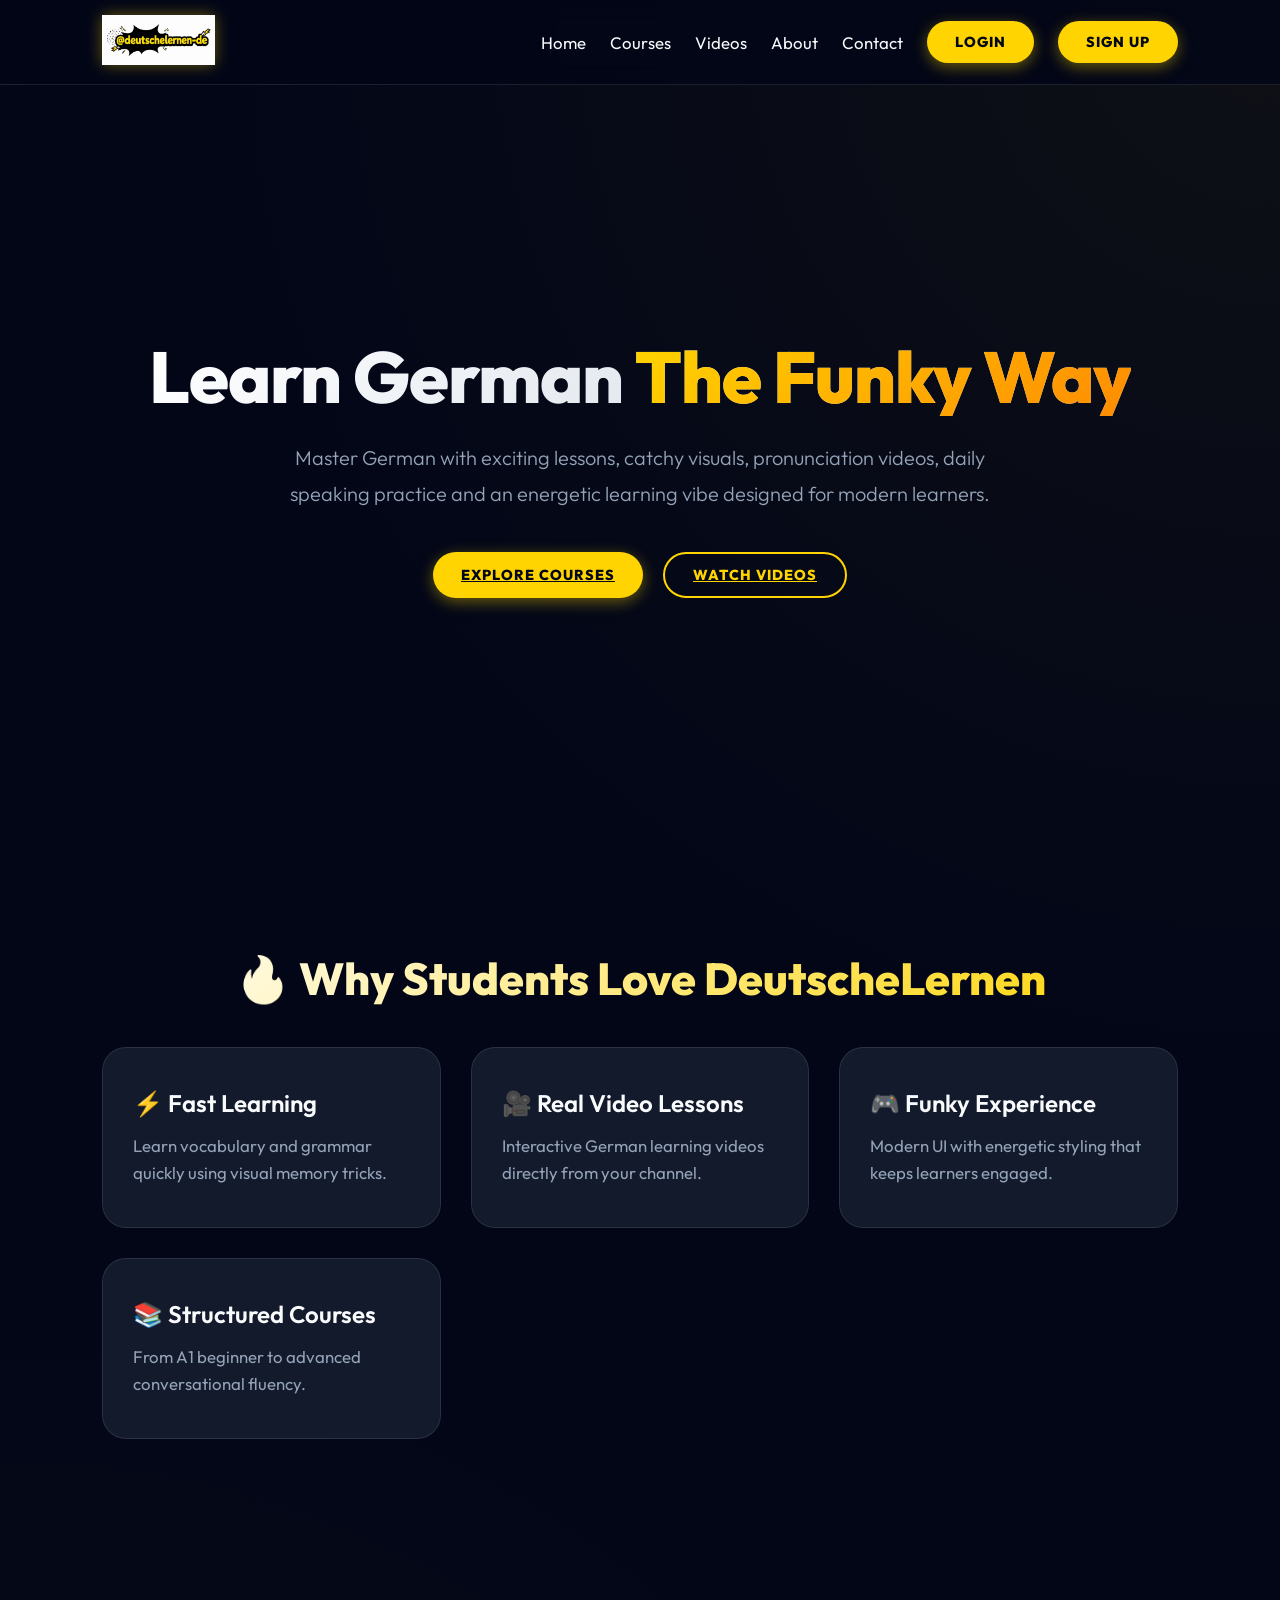
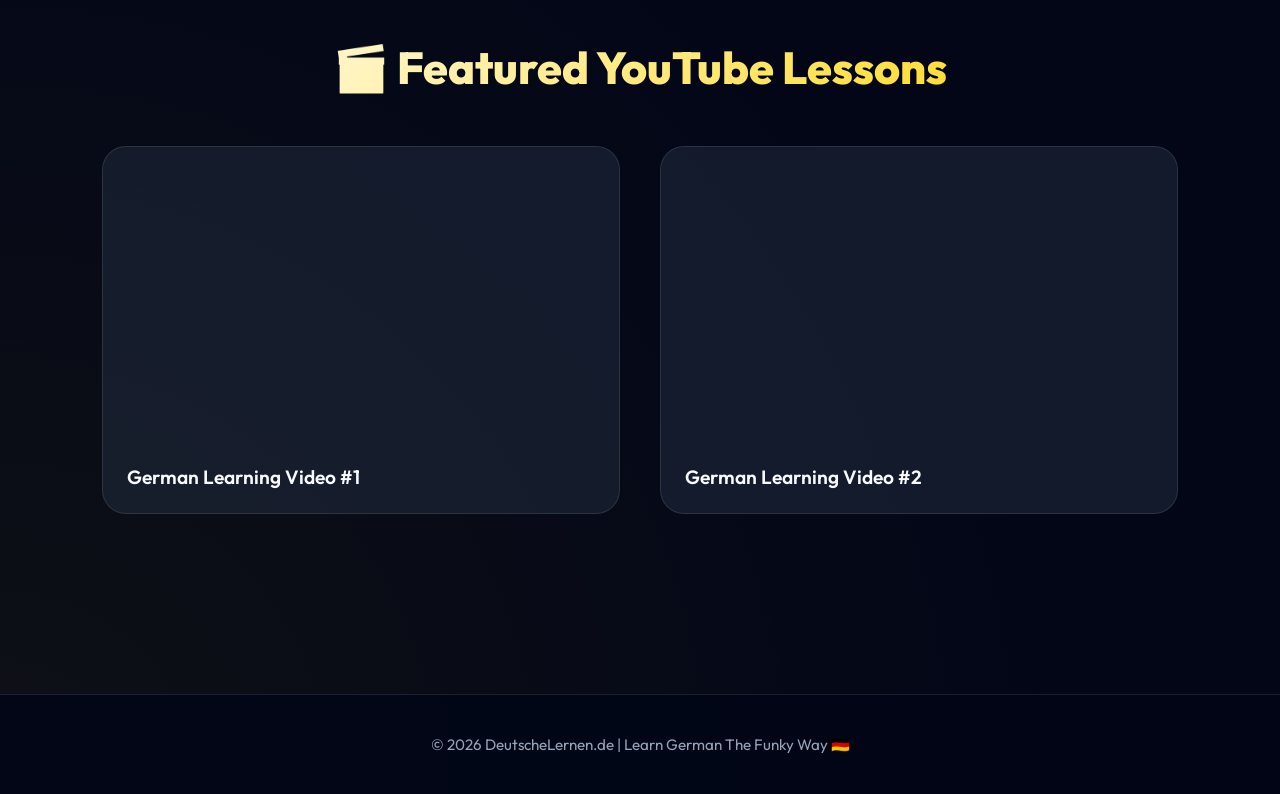
==== index.html @ 33da0274 "Initial commit with premium redesign" ====
<!DOCTYPE html>
<html>
<head>
<title>DeutscheLernen.de</title>
<link rel="stylesheet" href="style.css">
</head>
<body>


<header>
<div class="logo">
<img src="logo.png">
</div>
<nav>
<a href="index.html">Home</a>
<a href="courses.html">Courses</a>
<a href="videos.html">Videos</a>
<a href="about.html">About</a>
<a href="contact.html">Contact</a>
<a class="btn" href="login.html">Login</a>
<a class="btn" href="signup.html">Sign Up</a>
</nav>
</header>


<section class="hero">
<div>
<h1>Learn German <span class="funky">The Funky Way</span></h1>
<p>
Master German with exciting lessons, catchy visuals, pronunciation videos,
daily speaking practice and an energetic learning vibe designed for modern learners.
</p>

<div class="cta">
<a class="btn" href="courses.html">Explore Courses</a>
<a class="btn btn-outline" href="videos.html">Watch Videos</a>
</div>
</div>
</section>

<section class="section">
<h2 class="highlight">🔥 Why Students Love DeutscheLernen</h2>

<div class="cards">
<div class="card">
<h3>⚡ Fast Learning</h3>
<p>Learn vocabulary and grammar quickly using visual memory tricks.</p>
</div>

<div class="card">
<h3>🎥 Real Video Lessons</h3>
<p>Interactive German learning videos directly from your channel.</p>
</div>

<div class="card">
<h3>🎮 Funky Experience</h3>
<p>Modern UI with energetic styling that keeps learners engaged.</p>
</div>

<div class="card">
<h3>📚 Structured Courses</h3>
<p>From A1 beginner to advanced conversational fluency.</p>
</div>
</div>
</section>

<section class="section">
<h2 class="highlight">🎬 Featured YouTube Lessons</h2>

<div class="video-grid">

<div class="video">
<iframe src="https://www.youtube.com/embed/_xEOF7q-dlg" allowfullscreen></iframe>
<h4>German Learning Video #1</h4>
</div>

<div class="video">
<iframe src="https://www.youtube.com/embed/2t-KDduVZ1Q" allowfullscreen></iframe>
<h4>German Learning Video #2</h4>
</div>

</div>
</section>


<footer>
<p>© 2026 DeutscheLernen.de | Learn German The Funky Way 🇩🇪</p>
</footer>


</body>
</html>
---- style.css ----
@import url('https://fonts.googleapis.com/css2?family=Outfit:wght@300;400;600;800&display=swap');

:root {
  --bg-dark: #0f172a;
  --bg-darker: #020617;
  --accent: #ffd400;
  --accent-glow: rgba(255, 212, 0, 0.4);
  --text-main: #f8fafc;
  --text-muted: #94a3b8;
  --glass-bg: rgba(30, 41, 59, 0.6);
  --glass-border: rgba(255, 255, 255, 0.1);
}

* {
  margin: 0;
  padding: 0;
  box-sizing: border-box;
  font-family: 'Outfit', sans-serif;
}

body {
  background: var(--bg-darker);
  color: var(--text-main);
  overflow-x: hidden;
  background-image: radial-gradient(circle at top right, rgba(255, 212, 0, 0.05), transparent 40%),
                    radial-gradient(circle at bottom left, rgba(255, 212, 0, 0.05), transparent 40%);
  min-height: 100vh;
}

/* Animations */
@keyframes fadeInDown {
  from { opacity: 0; transform: translateY(-20px); }
  to { opacity: 1; transform: translateY(0); }
}

@keyframes fadeInUp {
  from { opacity: 0; transform: translateY(30px); }
  to { opacity: 1; transform: translateY(0); }
}

@keyframes glowPulse {
  0% { box-shadow: 0 0 10px var(--accent-glow); }
  50% { box-shadow: 0 0 25px var(--accent-glow); }
  100% { box-shadow: 0 0 10px var(--accent-glow); }
}

/* Header & Nav */
header {
  background: rgba(2, 6, 23, 0.8);
  backdrop-filter: blur(12px);
  padding: 15px 8%;
  display: flex;
  justify-content: space-between;
  align-items: center;
  position: sticky;
  top: 0;
  z-index: 1000;
  border-bottom: 1px solid var(--glass-border);
  animation: fadeInDown 0.6s ease-out;
}

.logo img {
  height: 50px;
  filter: drop-shadow(0 0 8px var(--accent-glow));
  transition: transform 0.3s;
}

.logo img:hover {
  transform: scale(1.05);
}

nav {
  display: flex;
  align-items: center;
  gap: 24px;
}

nav a {
  color: var(--text-main);
  text-decoration: none;
  font-weight: 400;
  font-size: 1.05rem;
  transition: all 0.3s;
  position: relative;
}

nav a::after {
  content: '';
  position: absolute;
  width: 0;
  height: 2px;
  bottom: -4px;
  left: 0;
  background: var(--accent);
  transition: width 0.3s ease;
}

nav a:hover {
  color: var(--accent);
}

nav a:hover::after {
  width: 100%;
}

.btn, nav a.btn {
  background: var(--accent);
  color: var(--bg-darker);
  padding: 12px 28px;
  border-radius: 50px;
  font-weight: 800;
  text-transform: uppercase;
  letter-spacing: 1px;
  font-size: 0.9rem;
  transition: all 0.3s;
  box-shadow: 0 4px 15px var(--accent-glow);
  display: inline-flex;
  align-items: center;
  justify-content: center;
}

.btn:hover, nav a.btn:hover {
  transform: translateY(-2px);
  background: #ffea00;
  color: var(--bg-darker);
  animation: glowPulse 2s infinite;
}

.btn::after {
  display: none !important;
}

/* Hero Section */
.hero {
  min-height: 85vh;
  display: flex;
  align-items: center;
  justify-content: center;
  text-align: center;
  padding: 60px 20px;
  position: relative;
}

.hero > div {
  animation: fadeInUp 0.8s ease-out;
}

.hero h1 {
  font-size: 4.5rem;
  font-weight: 800;
  background: linear-gradient(135deg, #ffffff 0%, #cbd5e1 100%);
  -webkit-background-clip: text;
  -webkit-text-fill-color: transparent;
  margin-bottom: 24px;
  line-height: 1.1;
  letter-spacing: -1px;
}

.hero h1 span.funky {
  background: linear-gradient(135deg, var(--accent) 0%, #ff8c00 100%);
  -webkit-background-clip: text;
  -webkit-text-fill-color: transparent;
  display: inline-block;
}

.hero p {
  font-size: 1.25rem;
  color: var(--text-muted);
  max-width: 700px;
  margin: 0 auto 40px auto;
  line-height: 1.8;
  font-weight: 300;
}

.hero .cta {
  display: flex;
  gap: 20px;
  justify-content: center;
}

.hero .cta .btn-outline {
  background: transparent;
  color: var(--accent);
  border: 2px solid var(--accent);
  box-shadow: none;
}

.hero .cta .btn-outline:hover {
  background: var(--glass-bg);
  color: var(--accent);
  box-shadow: 0 0 20px var(--accent-glow);
}

/* Sections */
.section {
  padding: 100px 8%;
  position: relative;
}

.highlight {
  font-size: 2.8rem;
  font-weight: 800;
  margin-bottom: 40px;
  text-align: center;
  background: linear-gradient(135deg, #ffffff 0%, var(--accent) 100%);
  -webkit-background-clip: text;
  -webkit-text-fill-color: transparent;
}

/* Cards (Glassmorphism) */
.cards {
  display: grid;
  grid-template-columns: repeat(auto-fit, minmax(280px, 1fr));
  gap: 30px;
  margin-top: 40px;
}

.card {
  background: var(--glass-bg);
  backdrop-filter: blur(10px);
  border: 1px solid var(--glass-border);
  border-radius: 24px;
  padding: 40px 30px;
  transition: all 0.4s cubic-bezier(0.175, 0.885, 0.32, 1.275);
  position: relative;
  overflow: hidden;
}

.card::before {
  content: '';
  position: absolute;
  top: 0; left: 0; right: 0; height: 3px;
  background: linear-gradient(90deg, transparent, var(--accent), transparent);
  opacity: 0;
  transition: opacity 0.4s;
}

.card:hover {
  transform: translateY(-10px);
  background: rgba(30, 41, 59, 0.8);
  border-color: rgba(255, 212, 0, 0.3);
  box-shadow: 0 15px 35px rgba(0,0,0,0.3), 0 0 15px var(--accent-glow);
}

.card:hover::before {
  opacity: 1;
}

.card h3 {
  font-size: 1.5rem;
  color: var(--text-main);
  margin-bottom: 15px;
  font-weight: 600;
}

.card p {
  color: var(--text-muted);
  line-height: 1.6;
  font-size: 1.05rem;
}

/* Videos */
.video-grid {
  display: grid;
  grid-template-columns: repeat(auto-fit, minmax(380px, 1fr));
  gap: 40px;
  margin-top: 50px;
}

.video {
  background: var(--glass-bg);
  border-radius: 24px;
  overflow: hidden;
  border: 1px solid var(--glass-border);
  transition: all 0.3s;
}

.video:hover {
  transform: translateY(-5px);
  box-shadow: 0 20px 40px rgba(0,0,0,0.4);
  border-color: rgba(255, 212, 0, 0.4);
}

.video iframe {
  width: 100%;
  aspect-ratio: 16/9;
  height: auto;
  border: none;
}

.video h4 {
  padding: 24px;
  font-size: 1.2rem;
  color: var(--text-main);
  font-weight: 600;
}

/* Forms */
.form-container {
  max-width: 480px;
  margin: 80px auto;
  background: var(--glass-bg);
  backdrop-filter: blur(16px);
  padding: 50px 40px;
  border-radius: 30px;
  border: 1px solid var(--glass-border);
  box-shadow: 0 25px 50px -12px rgba(0, 0, 0, 0.5);
  animation: fadeInUp 0.6s ease-out;
}

.form-container h2 {
  text-align: center;
  font-size: 2.2rem;
  margin-bottom: 30px;
  color: #fff;
}

input, textarea {
  width: 100%;
  padding: 16px 20px;
  margin: 12px 0 24px 0;
  border-radius: 12px;
  border: 1px solid var(--glass-border);
  background: rgba(0,0,0,0.2);
  color: white;
  font-size: 1rem;
  transition: all 0.3s;
}

input:focus, textarea:focus {
  outline: none;
  border-color: var(--accent);
  background: rgba(0,0,0,0.4);
  box-shadow: 0 0 10px var(--accent-glow);
}

button {
  width: 100%;
  padding: 16px;
  border: none;
  background: linear-gradient(135deg, var(--accent) 0%, #ffc400 100%);
  color: var(--bg-darker);
  border-radius: 12px;
  font-weight: 800;
  font-size: 1.1rem;
  cursor: pointer;
  transition: all 0.3s;
  text-transform: uppercase;
  letter-spacing: 1px;
}

button:hover {
  transform: translateY(-2px);
  box-shadow: 0 10px 20px var(--accent-glow);
}

/* Footer */
footer {
  background: rgba(2, 6, 23, 0.95);
  text-align: center;
  padding: 40px 20px;
  margin-top: 80px;
  border-top: 1px solid var(--glass-border);
  color: var(--text-muted);
}

footer p {
  font-size: 0.95rem;
}

/* Responsive */
@media (max-width: 768px) {
  header {
    flex-direction: column;
    padding: 20px;
  }
  nav {
    margin-top: 20px;
    flex-wrap: wrap;
    justify-content: center;
  }
  .hero h1 {
    font-size: 3rem;
  }
  .hero .cta {
    flex-direction: column;
  }
  .highlight {
    font-size: 2.2rem;
  }
}
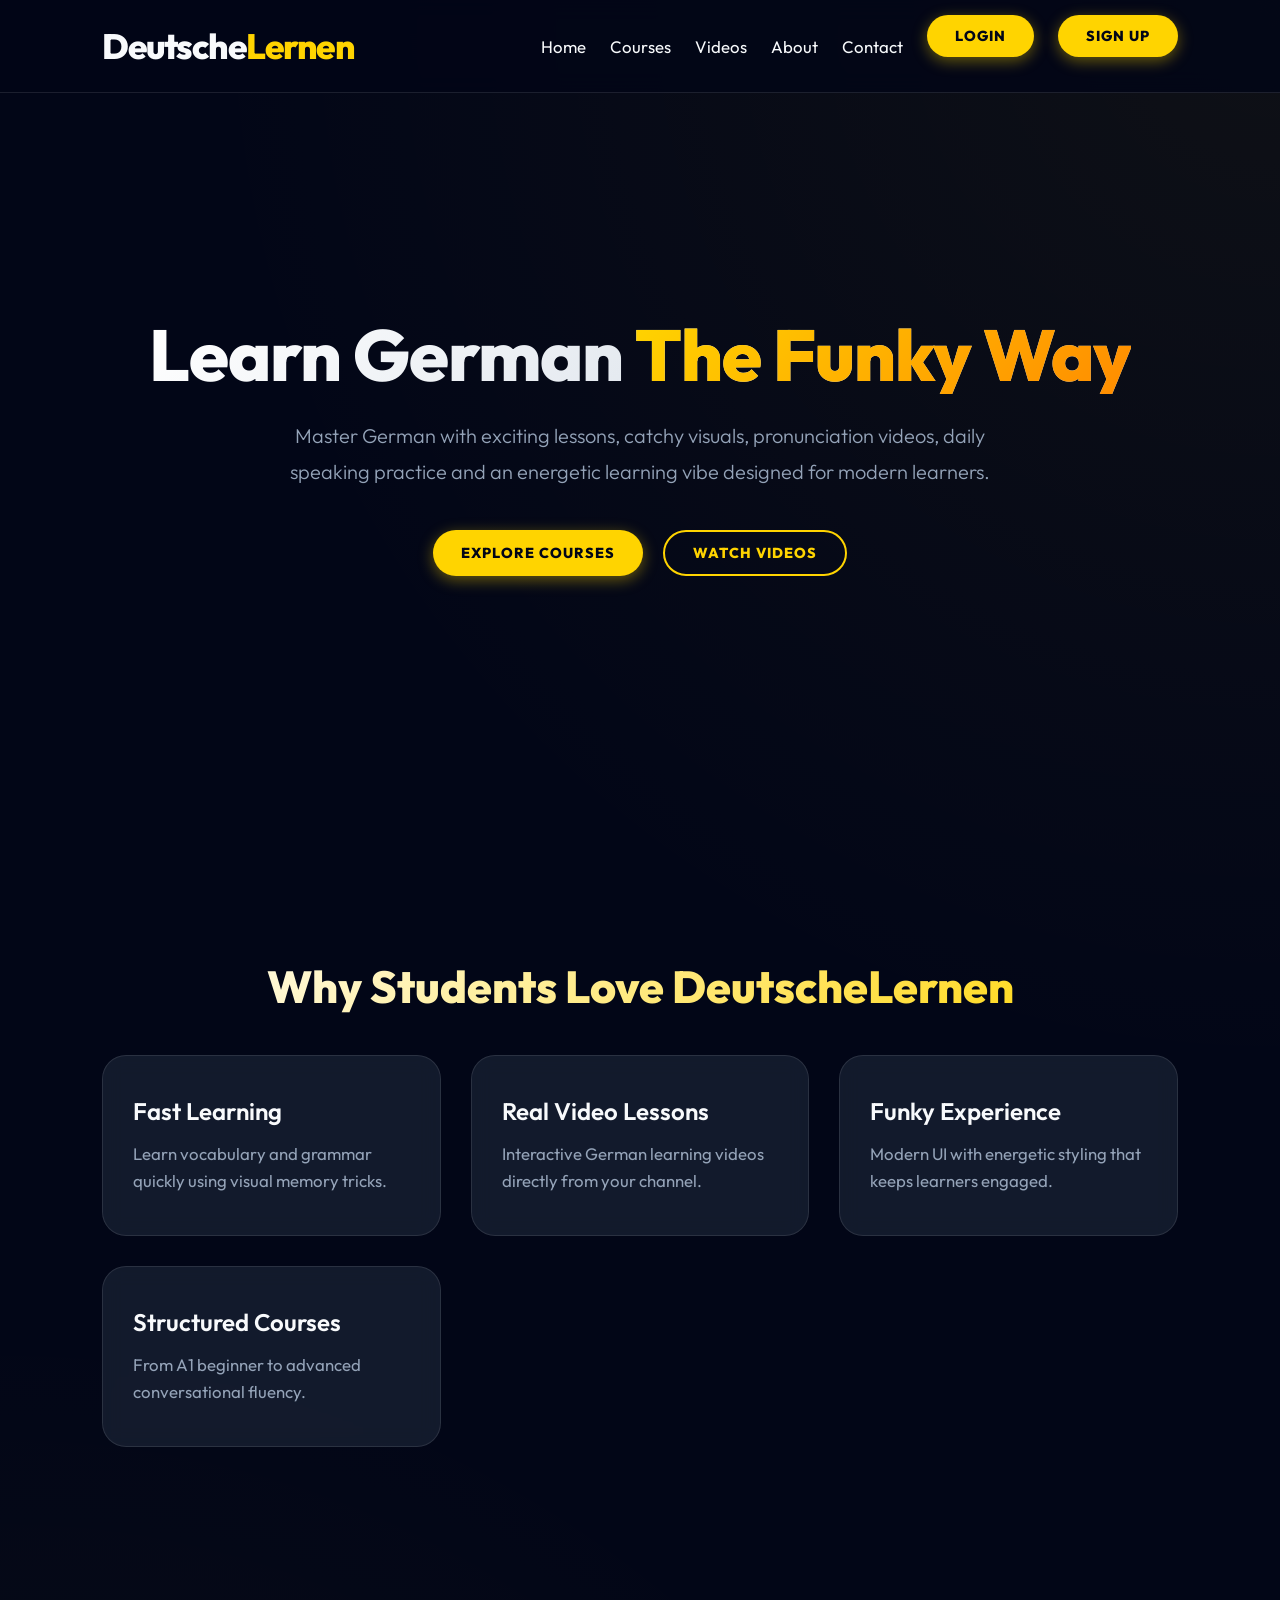
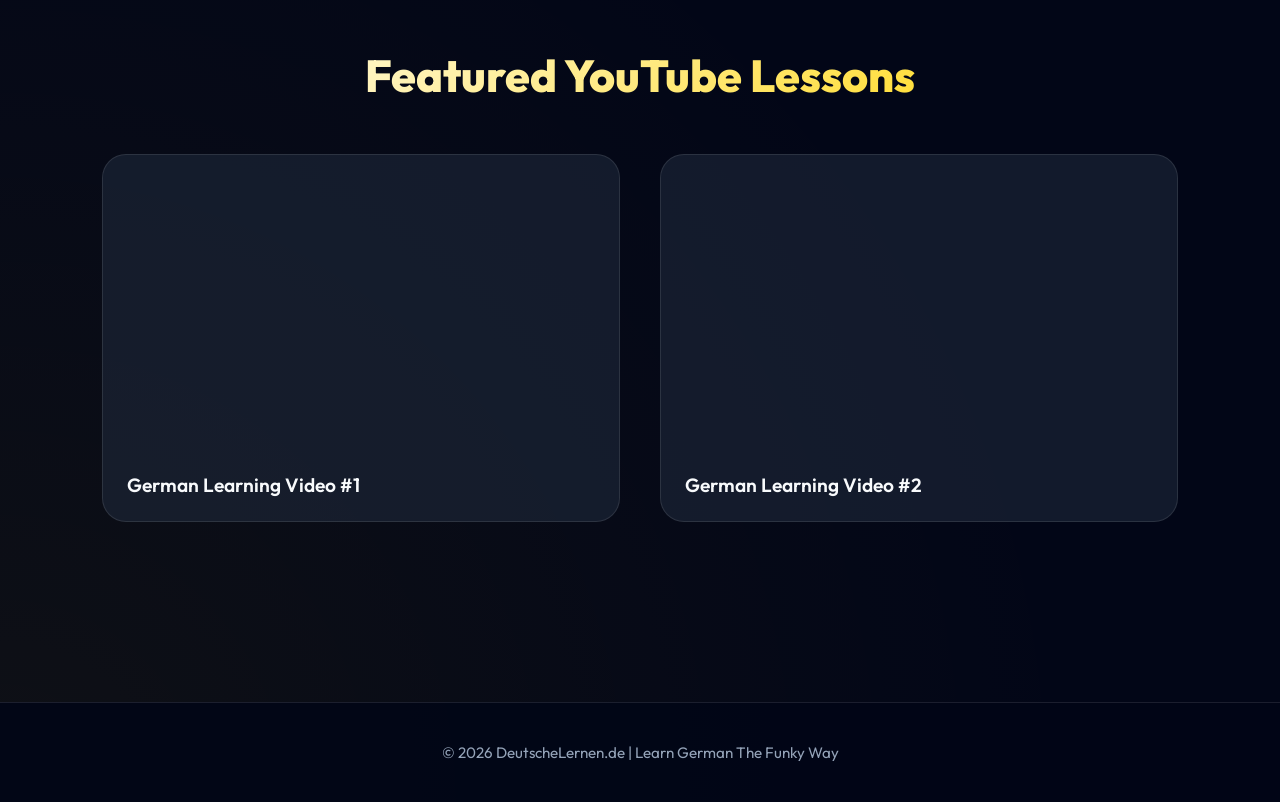
==== commit c8356ee1: "Safely removed emojis and applied text logo" ====
--- a/index.html
+++ b/index.html
@@ -9,9 +9,7 @@
 
 
 <header>
-<div class="logo">
-<img src="logo.png">
-</div>
+<a href="index.html" class="logo-text">Deutsche<span>Lernen</span></a>
 <nav>
 <a href="index.html">Home</a>
 <a href="courses.html">Courses</a>
@@ -40,33 +38,33 @@
 </section>
 
 <section class="section">
-<h2 class="highlight">🔥 Why Students Love DeutscheLernen</h2>
+<h2 class="highlight">Why Students Love DeutscheLernen</h2>
 
 <div class="cards">
 <div class="card">
-<h3>⚡ Fast Learning</h3>
+<h3>Fast Learning</h3>
 <p>Learn vocabulary and grammar quickly using visual memory tricks.</p>
 </div>
 
 <div class="card">
-<h3>🎥 Real Video Lessons</h3>
+<h3>Real Video Lessons</h3>
 <p>Interactive German learning videos directly from your channel.</p>
 </div>
 
 <div class="card">
-<h3>🎮 Funky Experience</h3>
+<h3>Funky Experience</h3>
 <p>Modern UI with energetic styling that keeps learners engaged.</p>
 </div>
 
 <div class="card">
-<h3>📚 Structured Courses</h3>
+<h3>Structured Courses</h3>
 <p>From A1 beginner to advanced conversational fluency.</p>
 </div>
 </div>
 </section>
 
 <section class="section">
-<h2 class="highlight">🎬 Featured YouTube Lessons</h2>
+<h2 class="highlight">Featured YouTube Lessons</h2>
 
 <div class="video-grid">
 
@@ -85,7 +83,7 @@
 
 
 <footer>
-<p>© 2026 DeutscheLernen.de | Learn German The Funky Way 🇩🇪</p>
+<p>© 2026 DeutscheLernen.de | Learn German The Funky Way</p>
 </footer>
 
 
--- a/style.css
+++ b/style.css
@@ -117,6 +117,8 @@
   display: inline-flex;
   align-items: center;
   justify-content: center;
+  text-decoration: none;
+  margin-bottom: 20px;
 }
 
 .btn:hover, nav a.btn:hover {
@@ -176,6 +178,7 @@
   display: flex;
   gap: 20px;
   justify-content: center;
+  margin-bottom: 40px;
 }
 
 .hero .cta .btn-outline {
@@ -366,6 +369,60 @@
 
 footer p {
   font-size: 0.95rem;
+}
+
+/* Pricing & Syllabus Additions */
+.pricing-card {
+  max-width: 400px;
+  margin: 0 auto;
+  border: 2px solid var(--accent);
+  text-align: center;
+  box-shadow: 0 0 30px var(--accent-glow);
+  padding: 40px;
+}
+.pricing-card h2 {
+  font-size: 3.5rem;
+  color: var(--accent);
+  margin: 20px 0 10px 0;
+}
+.pricing-card .price-subtext {
+  color: var(--text-muted);
+  font-size: 1rem;
+  margin-bottom: 30px;
+}
+.pricing-card ul {
+  list-style: none;
+  margin: 30px 0;
+  text-align: left;
+}
+.pricing-card ul li {
+  margin-bottom: 15px;
+  font-size: 1.1rem;
+}
+.pricing-card ul li::before {
+  content: '✓';
+  margin-right: 10px;
+}
+.progress-teaser {
+  background: rgba(30, 41, 59, 0.4);
+  padding: 25px;
+  border-radius: 15px;
+  margin-top: 40px;
+  text-align: left;
+  border: 1px solid var(--glass-border);
+}
+.progress-bar {
+  height: 8px;
+  background: rgba(0,0,0,0.5);
+  border-radius: 4px;
+  margin-top: 15px;
+  overflow: hidden;
+}
+.progress-fill {
+  width: 45%;
+  height: 100%;
+  background: var(--accent);
+  box-shadow: 0 0 10px var(--accent);
 }
 
 /* Responsive */
@@ -389,3 +446,20 @@
     font-size: 2.2rem;
   }
 }
+
+.logo-text {
+  font-size: 2.2rem;
+  font-weight: 800;
+  color: var(--text-main);
+  text-decoration: none;
+  letter-spacing: -1.5px;
+  transition: all 0.3s ease;
+  display: inline-block;
+}
+.logo-text span {
+  color: var(--accent);
+}
+.logo-text:hover {
+  text-shadow: 0 0 20px var(--accent-glow);
+  transform: scale(1.02);
+}
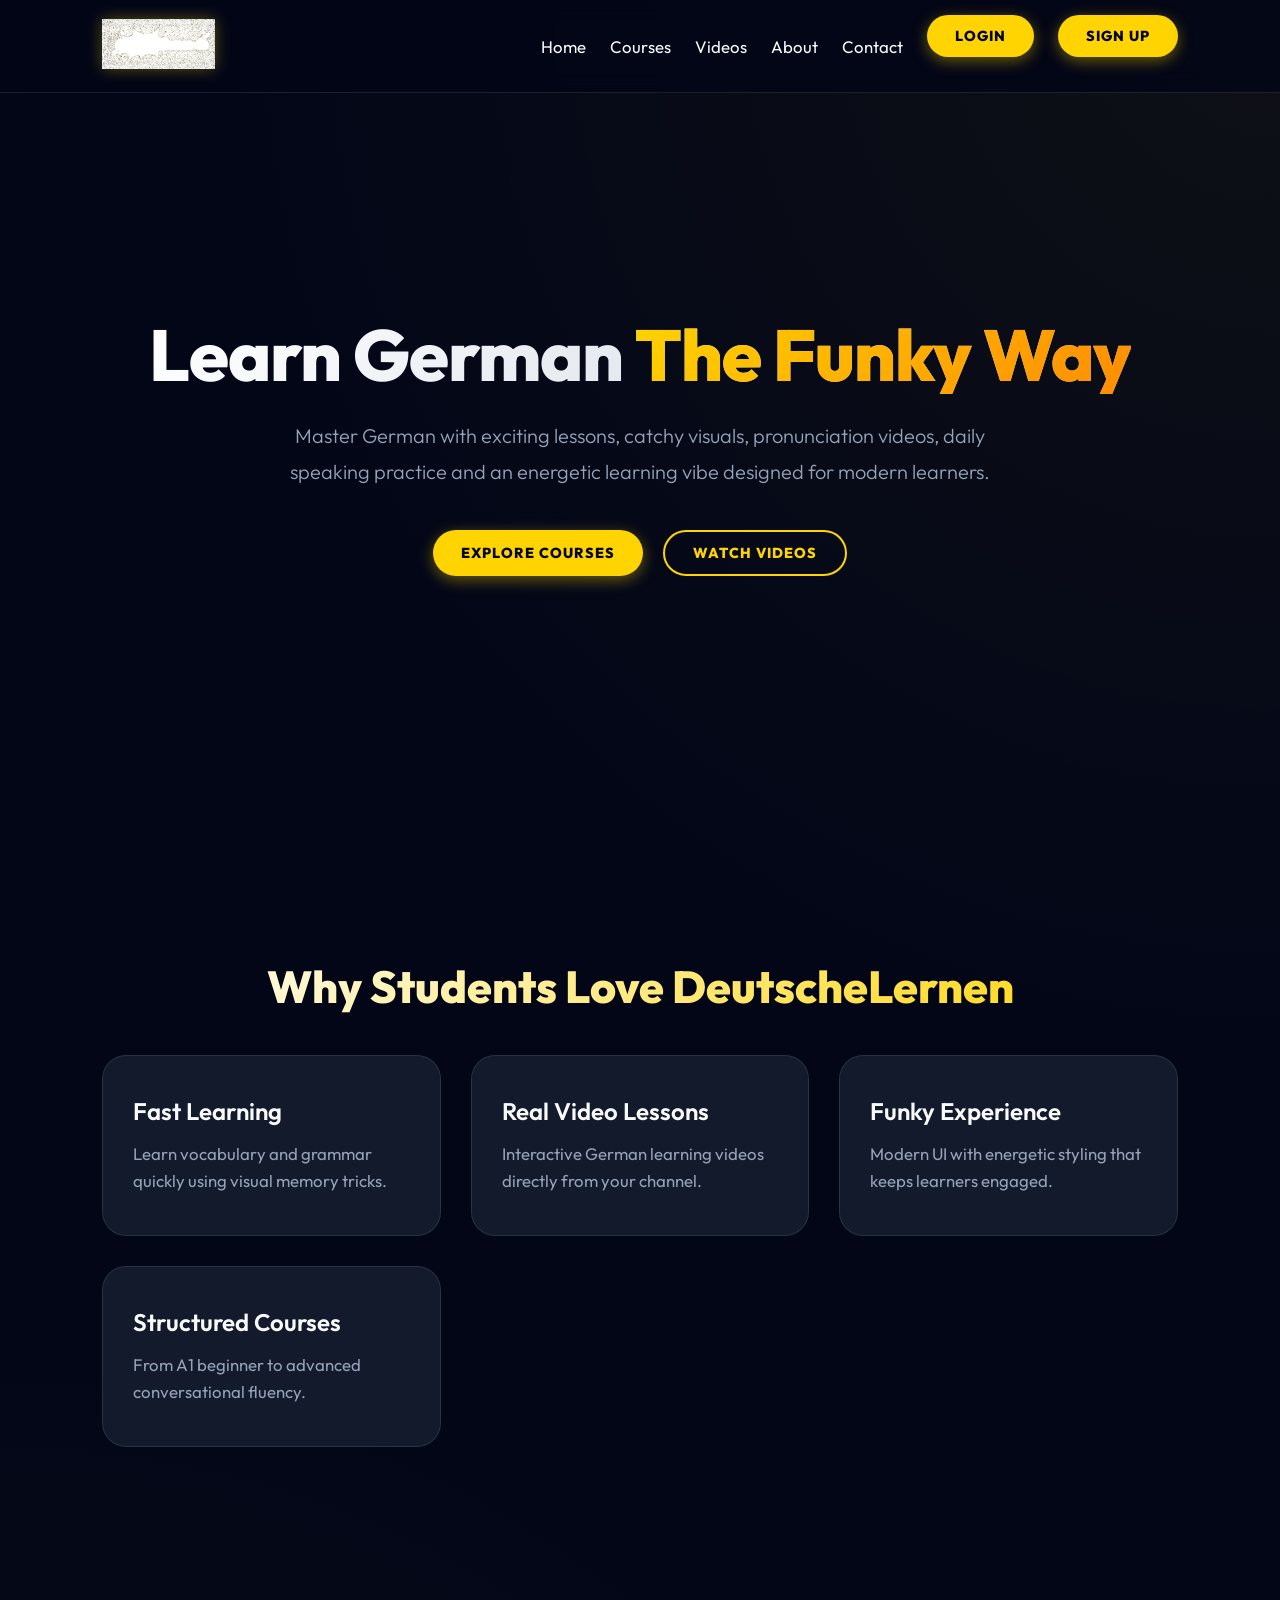
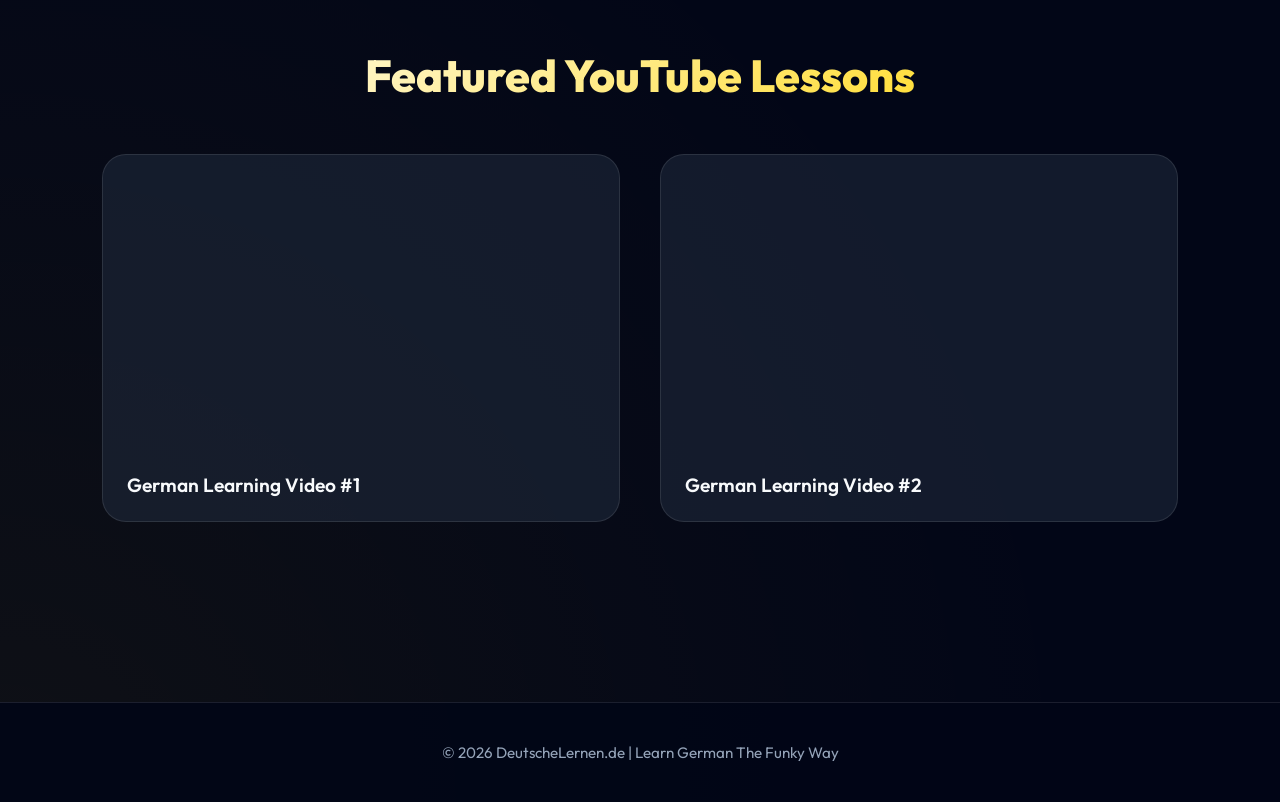
==== commit 9cc8f4fa: "Restored image logo with transparent background and white inversion" ====
--- a/index.html
+++ b/index.html
@@ -1,4 +1,4 @@
-
+﻿
 <!DOCTYPE html>
 <html>
 <head>
@@ -9,7 +9,7 @@
 
 
 <header>
-<a href="index.html" class="logo-text">Deutsche<span>Lernen</span></a>
+<a href="index.html" class="logo"><img src="logo.png" alt="DeutscheLernen Logo"></a>
 <nav>
 <a href="index.html">Home</a>
 <a href="courses.html">Courses</a>
--- a/style.css
+++ b/style.css
@@ -61,12 +61,13 @@
 
 .logo img {
   height: 50px;
-  filter: drop-shadow(0 0 8px var(--accent-glow));
-  transition: transform 0.3s;
+  filter: brightness(0) invert(1) drop-shadow(0 0 8px var(--accent-glow));
+  transition: transform 0.3s, filter 0.3s;
 }
 
 .logo img:hover {
   transform: scale(1.05);
+  filter: brightness(0) invert(1) drop-shadow(0 0 15px var(--accent));
 }
 
 nav {
@@ -446,20 +447,3 @@
     font-size: 2.2rem;
   }
 }
-
-.logo-text {
-  font-size: 2.2rem;
-  font-weight: 800;
-  color: var(--text-main);
-  text-decoration: none;
-  letter-spacing: -1.5px;
-  transition: all 0.3s ease;
-  display: inline-block;
-}
-.logo-text span {
-  color: var(--accent);
-}
-.logo-text:hover {
-  text-shadow: 0 0 20px var(--accent-glow);
-  transform: scale(1.02);
-}
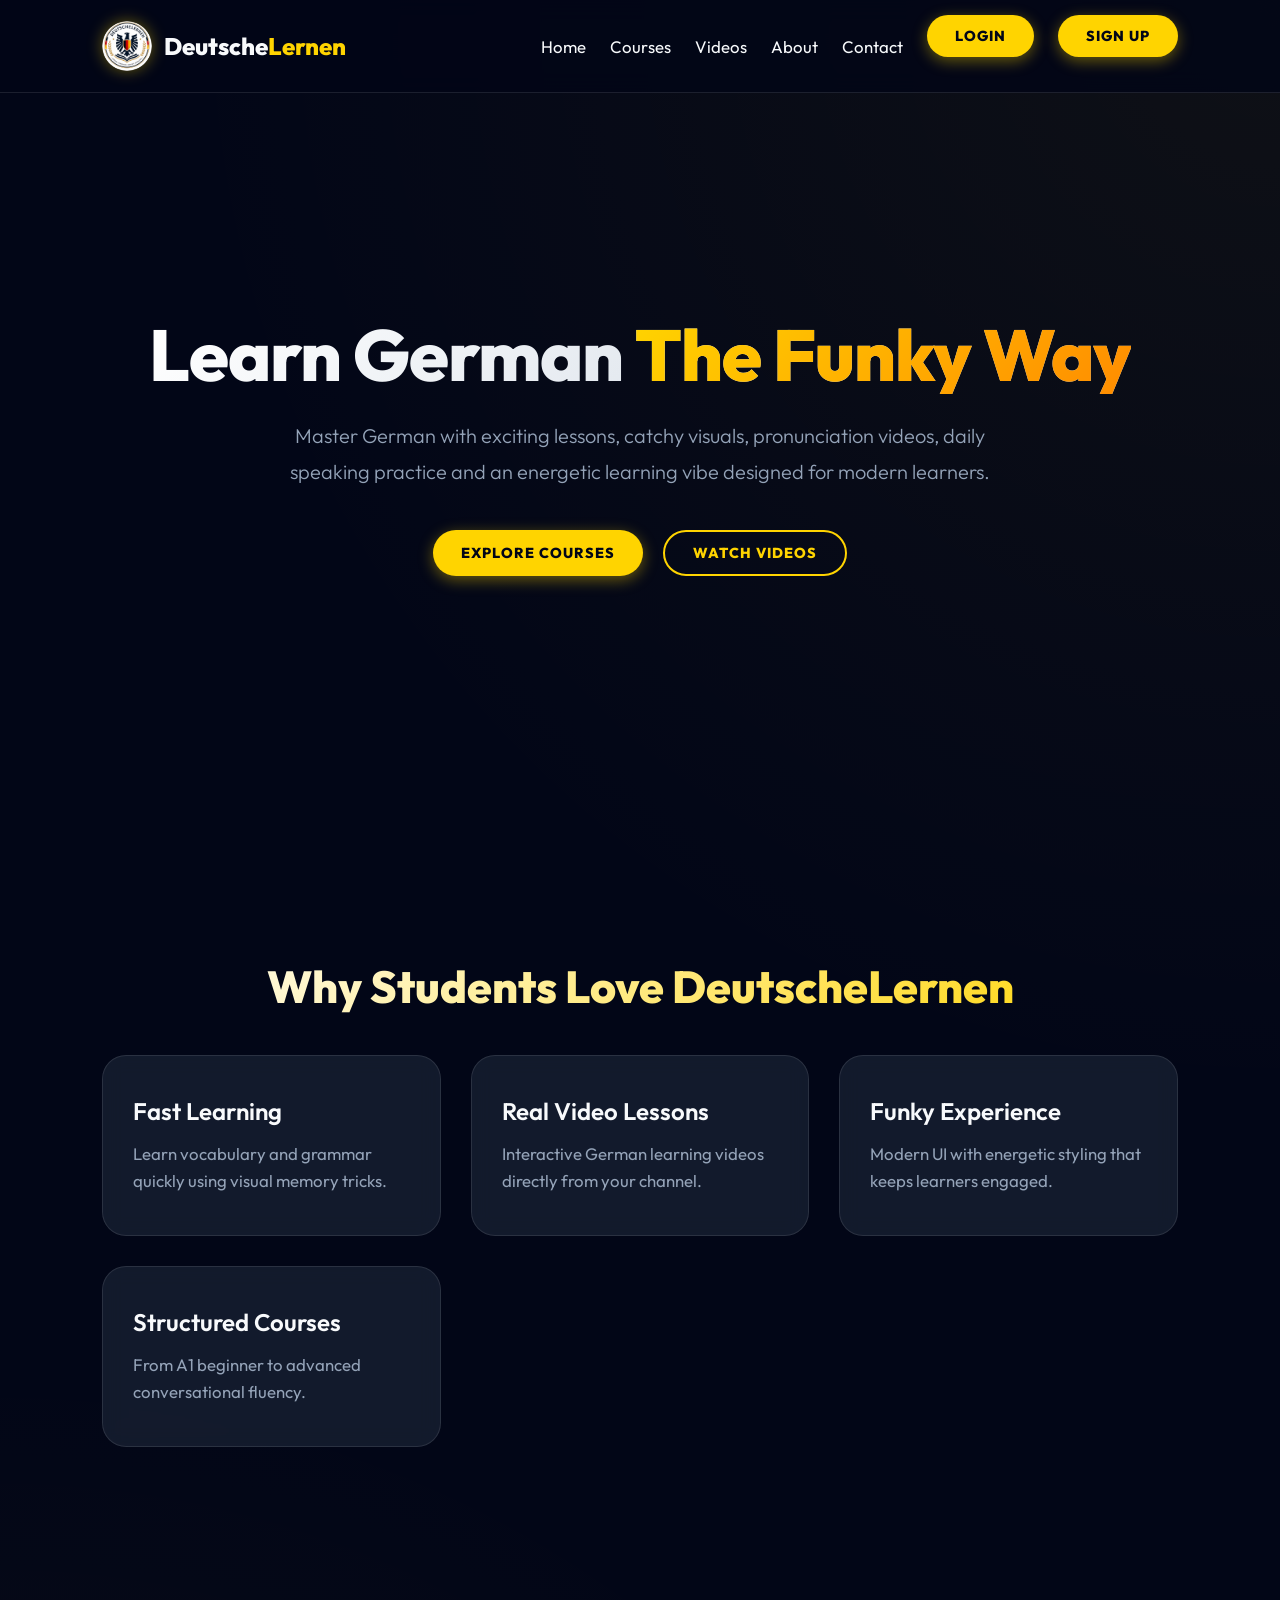
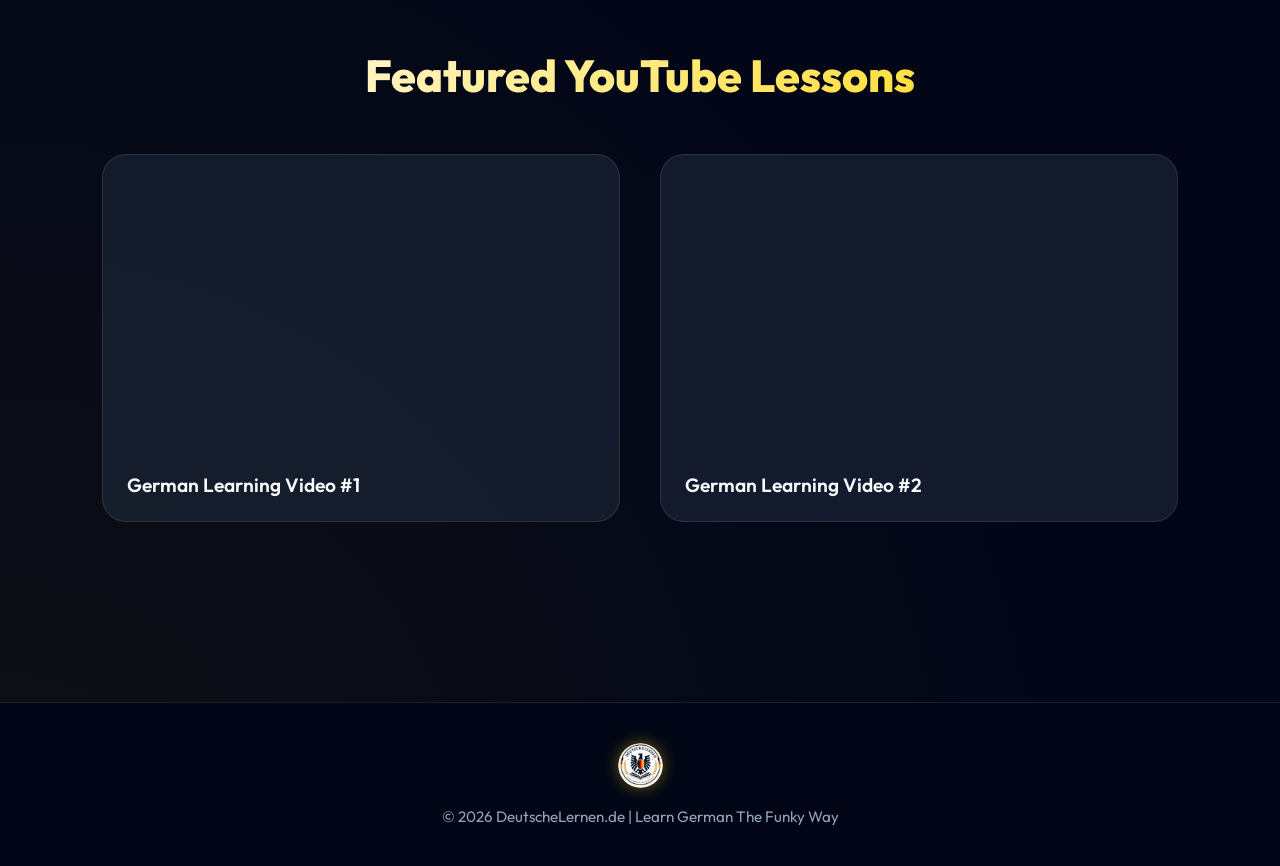
==== commit c916aa31: "Update logo to circular emblem with custom brand wordmark, add favicons, login/signup card decoratio" ====
--- a/index.html
+++ b/index.html
@@ -1,15 +1,16 @@
-﻿
+
 <!DOCTYPE html>
 <html>
 <head>
 <title>DeutscheLernen.de</title>
+<link rel="icon" type="image/png" href="logo.png">
 <link rel="stylesheet" href="style.css">
 </head>
 <body>
 
 
 <header>
-<a href="index.html" class="logo"><img src="logo.png" alt="DeutscheLernen Logo"></a>
+<a href="index.html" class="logo"><img src="logo.png" alt="DeutscheLernen Logo"><span>Deutsche<span class="highlight-text">Lernen</span></span></a>
 <nav>
 <a href="index.html">Home</a>
 <a href="courses.html">Courses</a>
@@ -83,6 +84,9 @@
 
 
 <footer>
+<div style="margin-bottom: 15px;">
+  <img src="logo.png" alt="DeutscheLernen Logo" style="height: 45px; width: 45px; border-radius: 50%; filter: drop-shadow(0 0 8px var(--accent-glow));">
+</div>
 <p>© 2026 DeutscheLernen.de | Learn German The Funky Way</p>
 </footer>
 
--- a/style.css
+++ b/style.css
@@ -59,15 +59,37 @@
   animation: fadeInDown 0.6s ease-out;
 }
 
+.logo {
+  display: flex;
+  align-items: center;
+  gap: 12px;
+  text-decoration: none;
+  font-size: 1.5rem;
+  font-weight: 800;
+  color: var(--text-main);
+  transition: all 0.3s;
+}
+
+.logo span .highlight-text {
+  color: var(--accent);
+}
+
+.logo:hover {
+  color: var(--accent);
+}
+
 .logo img {
   height: 50px;
-  filter: brightness(0) invert(1) drop-shadow(0 0 8px var(--accent-glow));
+  width: 50px;
+  object-fit: cover;
+  border-radius: 50%;
+  filter: drop-shadow(0 0 8px var(--accent-glow));
   transition: transform 0.3s, filter 0.3s;
 }
 
-.logo img:hover {
+.logo:hover img {
   transform: scale(1.05);
-  filter: brightness(0) invert(1) drop-shadow(0 0 15px var(--accent));
+  filter: drop-shadow(0 0 15px var(--accent));
 }
 
 nav {
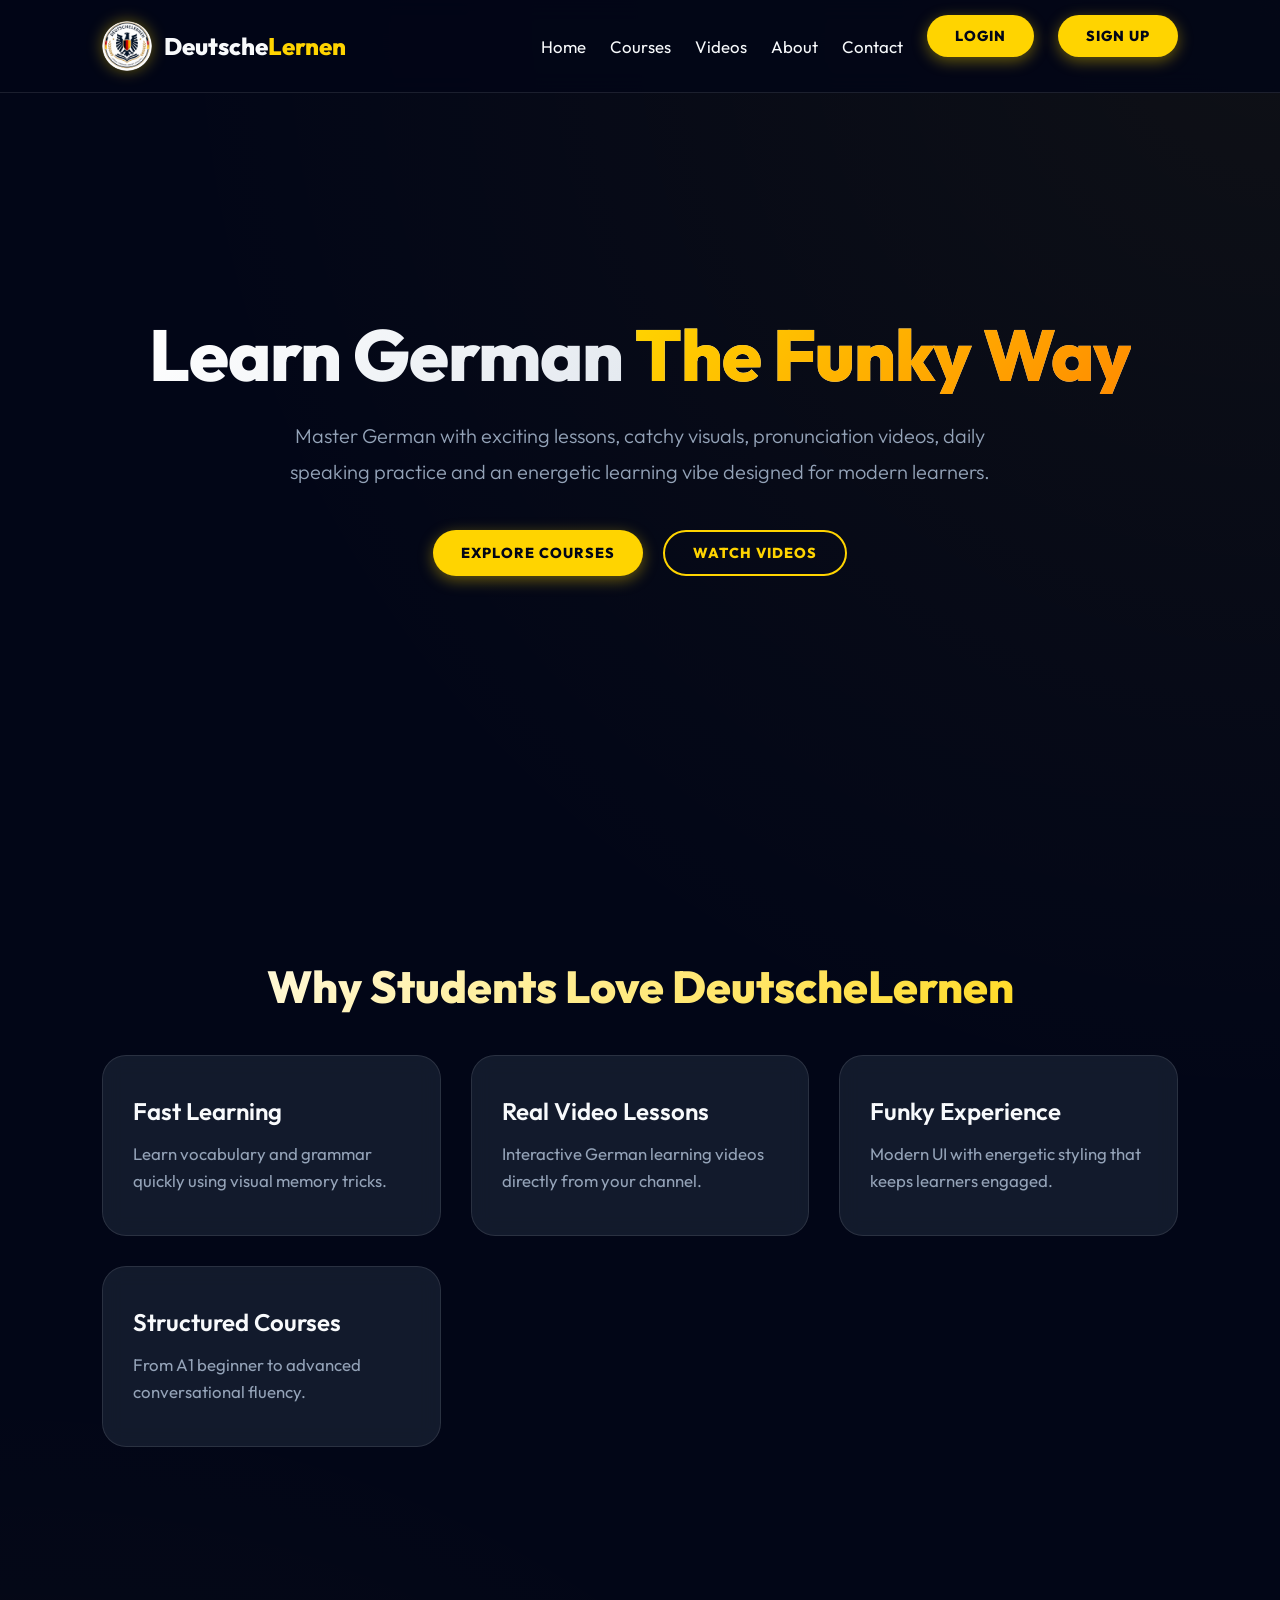
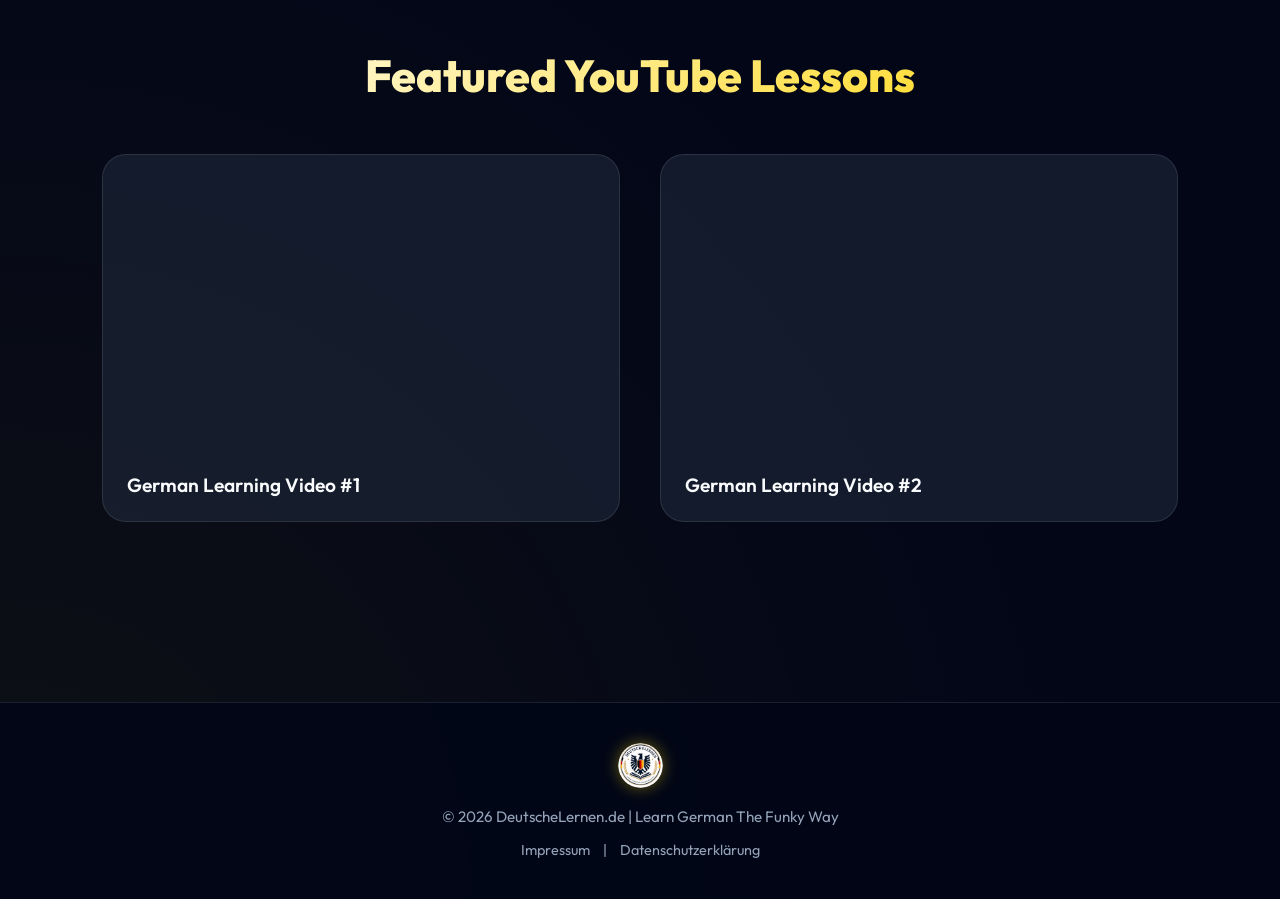
==== commit 4d761aef: "Add meta charset to fix encoding issues, add impressum.html and datenschutz.html for German legal co" ====
--- a/index.html
+++ b/index.html
@@ -2,15 +2,16 @@
 <!DOCTYPE html>
 <html>
 <head>
+<meta charset="UTF-8">
 <title>DeutscheLernen.de</title>
-<link rel="icon" type="image/png" href="logo.png">
+<link rel="icon" type="image/png" href="logo.png?v=3">
 <link rel="stylesheet" href="style.css">
 </head>
 <body>
 
 
 <header>
-<a href="index.html" class="logo"><img src="logo.png" alt="DeutscheLernen Logo"><span>Deutsche<span class="highlight-text">Lernen</span></span></a>
+<a href="index.html" class="logo"><img src="logo.png?v=3" alt="DeutscheLernen Logo"><span>Deutsche<span class="highlight-text">Lernen</span></span></a>
 <nav>
 <a href="index.html">Home</a>
 <a href="courses.html">Courses</a>
@@ -85,11 +86,17 @@
 
 <footer>
 <div style="margin-bottom: 15px;">
-  <img src="logo.png" alt="DeutscheLernen Logo" style="height: 45px; width: 45px; border-radius: 50%; filter: drop-shadow(0 0 8px var(--accent-glow));">
+  <img src="logo.png?v=3" alt="DeutscheLernen Logo" style="height: 45px; width: 45px; border-radius: 50%; filter: drop-shadow(0 0 8px var(--accent-glow));">
 </div>
-<p>© 2026 DeutscheLernen.de | Learn German The Funky Way</p>
+<p>&copy; 2026 DeutscheLernen.de | Learn German The Funky Way</p>
+<div class="footer-links" style="margin-top: 15px; font-size: 0.9rem; color: var(--text-muted);">
+  <a href="impressum.html" style="color: var(--text-muted); text-decoration: none; margin: 0 10px; transition: color 0.3s;">Impressum</a> | 
+  <a href="datenschutz.html" style="color: var(--text-muted); text-decoration: none; margin: 0 10px; transition: color 0.3s;">Datenschutzerkl&auml;rung</a>
+</div>
 </footer>
 
 
 </body>
 </html>
+
+
--- a/style.css
+++ b/style.css
@@ -469,3 +469,14 @@
     font-size: 2.2rem;
   }
 }
+
+/* Compliance Footer Links */
+.footer-links a {
+  transition: color 0.3s ease;
+}
+
+.footer-links a:hover {
+  color: var(--accent) !important;
+  text-shadow: 0 0 8px var(--accent-glow);
+}
+
